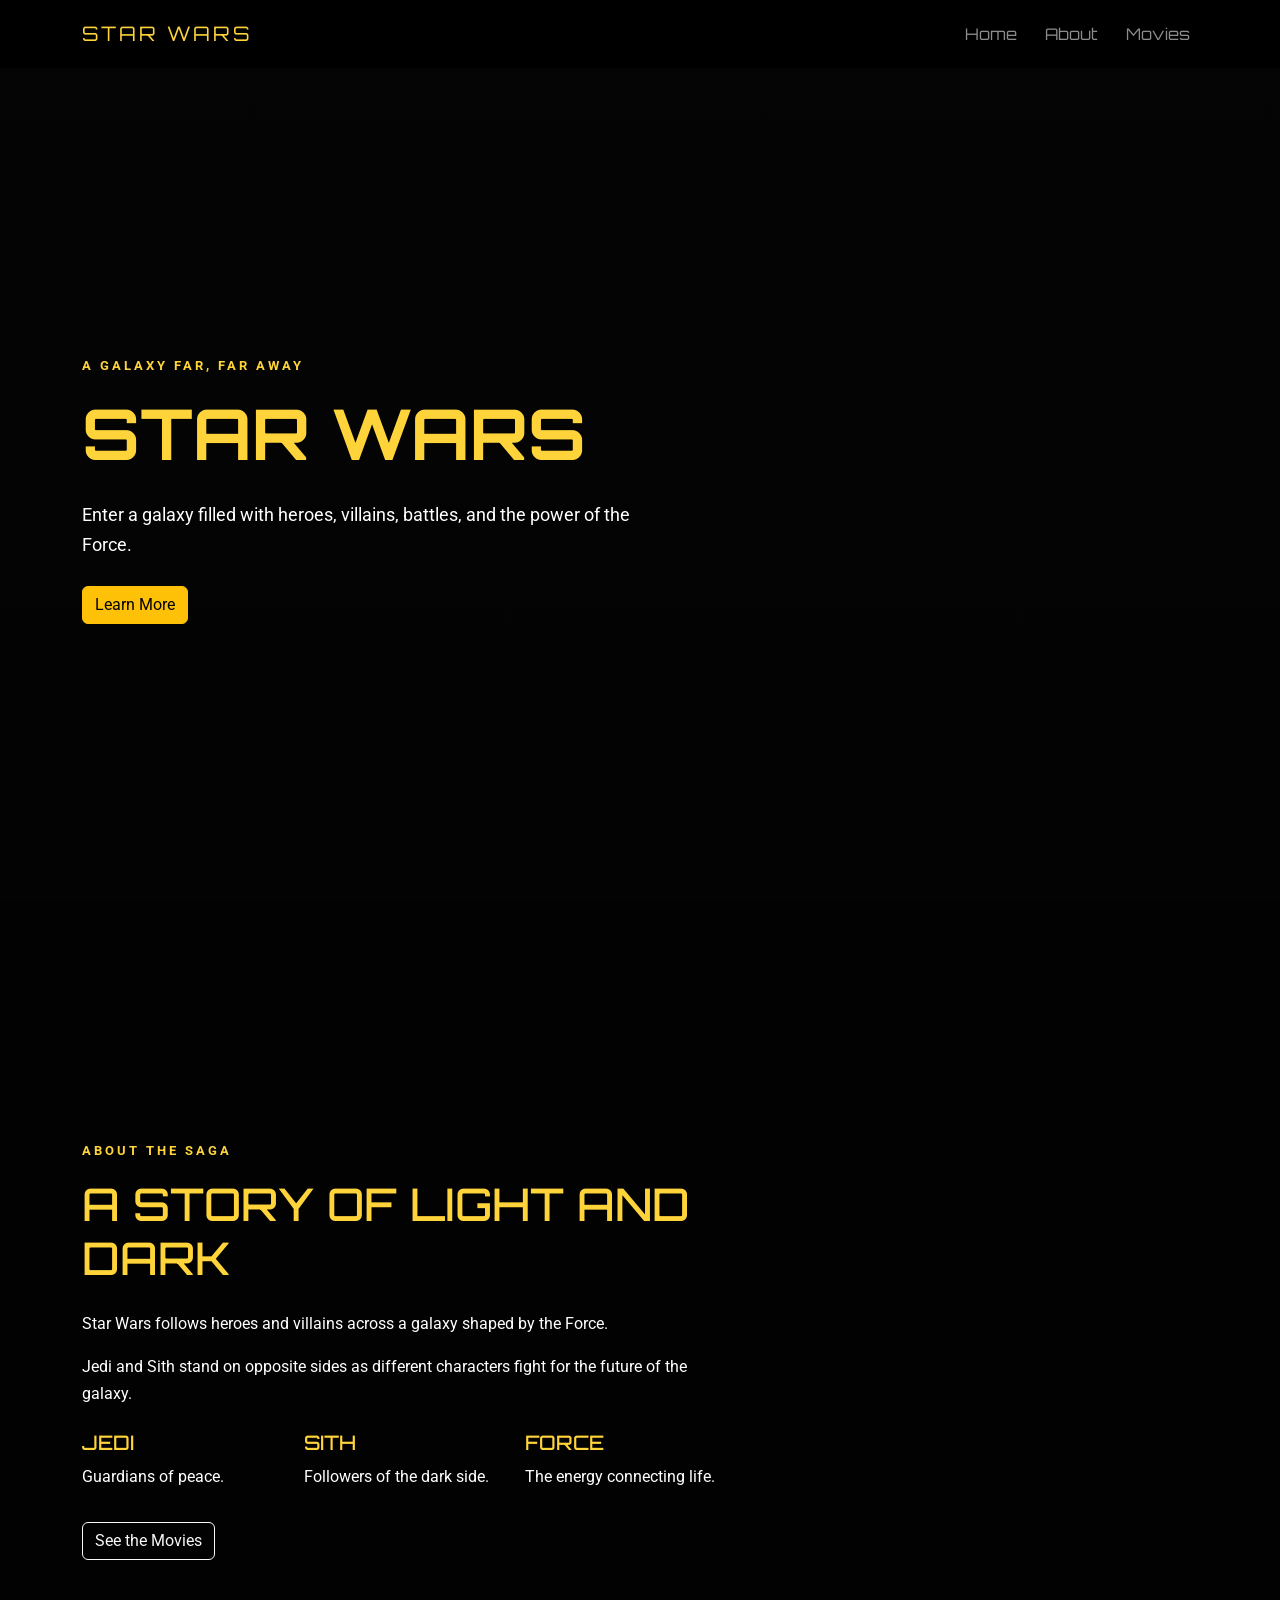
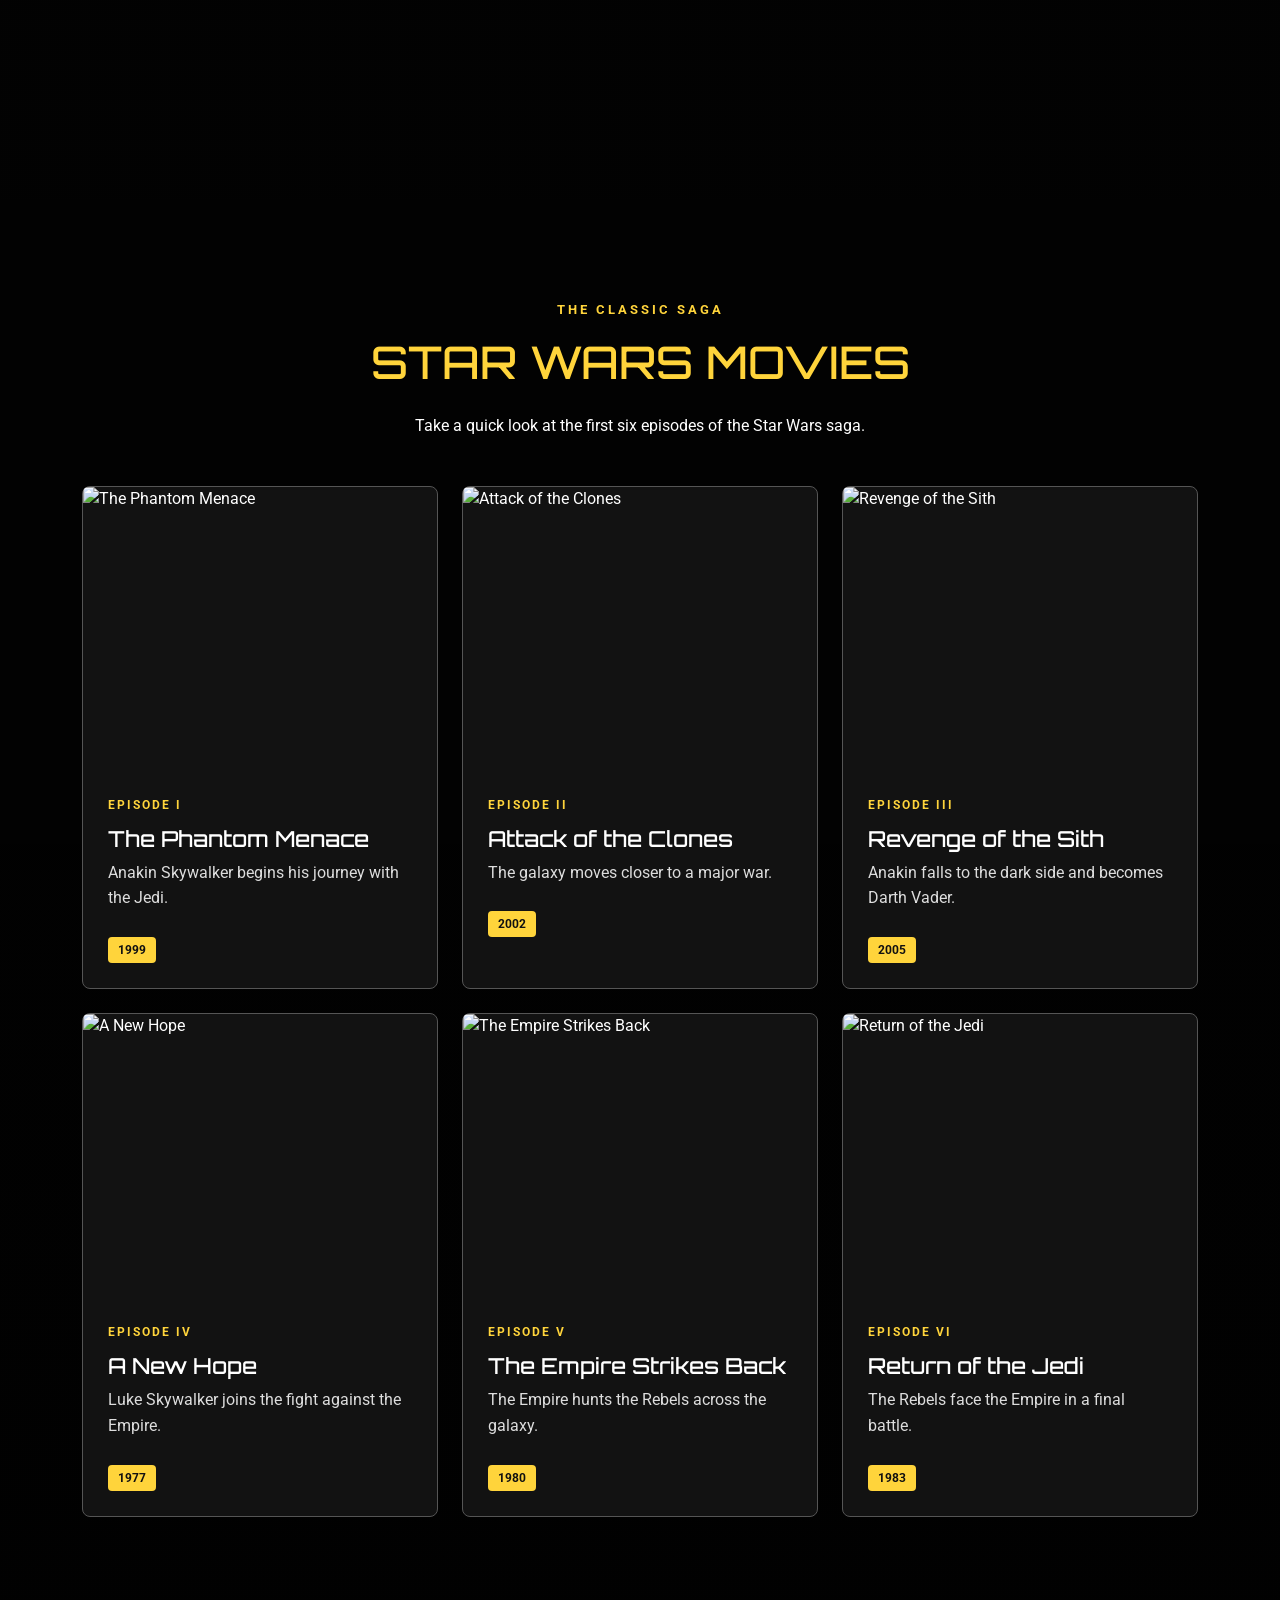
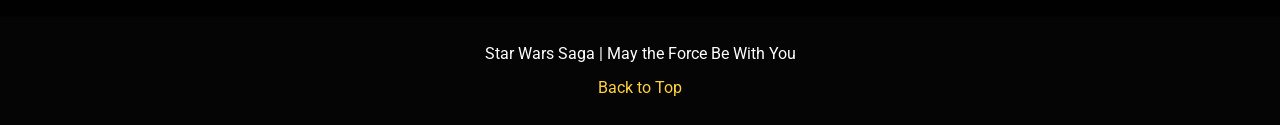
==== index.html @ df499294 "Initial commit" ====
<!DOCTYPE html>
<html lang="en">
<head>
    <meta charset="UTF-8">
    <meta name="viewport" content="width=device-width, initial-scale=1.0">
    <meta name="description" content="A short preview of the Star Wars saga, its story, and its classic movies.">
    <title>Star Wars Saga</title>

    <link href="https://cdn.jsdelivr.net/npm/bootstrap@5.3.3/dist/css/bootstrap.min.css" rel="stylesheet">
    <link href="https://fonts.googleapis.com/css2?family=Orbitron:wght@500;600;700&family=Roboto:wght@400;500&display=swap" rel="stylesheet">
    <link rel="stylesheet" href="landing.css">
</head>

<body>

<header>
    <nav class="navbar navbar-expand-lg navbar-dark fixed-top" data-bs-theme="dark">
        <div class="container">
            <a class="navbar-brand" href="#home">STAR WARS</a>

            <button class="navbar-toggler" type="button" data-bs-toggle="collapse"
                data-bs-target="#mainMenu" aria-controls="mainMenu"
                aria-expanded="false" aria-label="Toggle navigation">
                <span class="navbar-toggler-icon"></span>
            </button>

            <div class="collapse navbar-collapse" id="mainMenu">
                <ul class="navbar-nav ms-auto">
                    <li class="nav-item"><a class="nav-link" href="#home">Home</a></li>
                    <li class="nav-item"><a class="nav-link" href="#about">About</a></li>
                    <li class="nav-item"><a class="nav-link" href="#movies">Movies</a></li>
                </ul>
            </div>
        </div>
    </nav>
</header>

<main>

    <!-- HOME -->
    <section id="home" class="hero-section" aria-labelledby="home-title">
        <div class="container">
            <div class="row">
                <div class="col-lg-7 col-md-9">
                    <p class="small-title">A GALAXY FAR, FAR AWAY</p>
                    <h1 id="home-title">STAR WARS</h1>
                    <p class="hero-text">
                        Enter a galaxy filled with heroes, villains,
                        battles, and the power of the Force.
                    </p>
                    <a href="#about" class="btn btn-warning">Learn More</a>
                </div>
            </div>
        </div>
    </section>

    <!-- ABOUT -->
    <section id="about" class="about-section" aria-labelledby="about-title">
        <div class="container">
            <div class="row align-items-center">
                <div class="col-lg-7">
                    <p class="small-title">ABOUT THE SAGA</p>
                    <h2 id="about-title">A STORY OF LIGHT AND DARK</h2>

                    <p>
                        Star Wars follows heroes and villains
                        across a galaxy shaped by the Force.
                    </p>

                    <p>
                        Jedi and Sith stand on opposite sides
                        as different characters fight for the
                        future of the galaxy.
                    </p>

                    <div class="row mt-4">
                        <div class="col-sm-4">
                            <h3>JEDI</h3>
                            <p>Guardians of peace.</p>
                        </div>

                        <div class="col-sm-4">
                            <h3>SITH</h3>
                            <p>Followers of the dark side.</p>
                        </div>

                        <div class="col-sm-4">
                            <h3>FORCE</h3>
                            <p>The energy connecting life.</p>
                        </div>
                    </div>

                    <a href="#movies" class="btn btn-outline-light mt-3">
                        See the Movies
                    </a>
                </div>
            </div>
        </div>
    </section>

    <!-- MOVIES -->
    <section id="movies" class="movies-section" aria-labelledby="movies-title">
        <div class="container">

            <div class="text-center mb-5">
                <p class="small-title">THE CLASSIC SAGA</p>
                <h2 id="movies-title">STAR WARS MOVIES</h2>
                <p class="intro-text">
                    Take a quick look at the first six
                    episodes of the Star Wars saga.
                </p>
            </div>

            <div class="row g-4">

                <!-- MOVIE 1 -->
                <div class="col-12 col-md-6 col-lg-4">
                    <article class="card movie-card h-100">
                        <img src="sw1.png" class="card-img-top movie-image" alt="The Phantom Menace">
                        <div class="card-body">
                            <span class="episode">EPISODE I</span>
                            <h3 class="card-title">The Phantom Menace</h3>
                            <p class="card-text">
                                Anakin Skywalker begins his journey with the Jedi.
                            </p>
                            <span class="year">1999</span>
                        </div>
                    </article>
                </div>

                <!-- MOVIE 2 -->
                <div class="col-12 col-md-6 col-lg-4">
                    <article class="card movie-card h-100">
                        <img src="sw2.png" class="card-img-top movie-image" alt="Attack of the Clones">
                        <div class="card-body">
                            <span class="episode">EPISODE II</span>
                            <h3 class="card-title">Attack of the Clones</h3>
                            <p class="card-text">
                                The galaxy moves closer to a major war.
                            </p>
                            <span class="year">2002</span>
                        </div>
                    </article>
                </div>

                <!-- MOVIE 3 -->
                <div class="col-12 col-md-6 col-lg-4">
                    <article class="card movie-card h-100">
                        <img src="sw3.png" class="card-img-top movie-image" alt="Revenge of the Sith">
                        <div class="card-body">
                            <span class="episode">EPISODE III</span>
                            <h3 class="card-title">Revenge of the Sith</h3>
                            <p class="card-text">
                                Anakin falls to the dark side and becomes Darth Vader.
                            </p>
                            <span class="year">2005</span>
                        </div>
                    </article>
                </div>

                <!-- MOVIE 4 -->
                <div class="col-12 col-md-6 col-lg-4">
                    <article class="card movie-card h-100">
                        <img src="sw4.png" class="card-img-top movie-image" alt="A New Hope">
                        <div class="card-body">
                            <span class="episode">EPISODE IV</span>
                            <h3 class="card-title">A New Hope</h3>
                            <p class="card-text">
                                Luke Skywalker joins the fight against the Empire.
                            </p>
                            <span class="year">1977</span>
                        </div>
                    </article>
                </div>

                <!-- MOVIE 5 -->
                <div class="col-12 col-md-6 col-lg-4">
                    <article class="card movie-card h-100">
                        <img src="sw5.png" class="card-img-top movie-image" alt="The Empire Strikes Back">
                        <div class="card-body">
                            <span class="episode">EPISODE V</span>
                            <h3 class="card-title">The Empire Strikes Back</h3>
                            <p class="card-text">
                                The Empire hunts the Rebels across the galaxy.
                            </p>
                            <span class="year">1980</span>
                        </div>
                    </article>
                </div>

                <!-- MOVIE 6 -->
                <div class="col-12 col-md-6 col-lg-4">
                    <article class="card movie-card h-100">
                        <img src="sw6.png" class="card-img-top movie-image" alt="Return of the Jedi">
                        <div class="card-body">
                            <span class="episode">EPISODE VI</span>
                            <h3 class="card-title">Return of the Jedi</h3>
                            <p class="card-text">
                                The Rebels face the Empire in a final battle.
                            </p>
                            <span class="year">1983</span>
                        </div>
                    </article>
                </div>

            </div>
        </div>
    </section>

</main>

<footer>
    <p>Star Wars Saga | May the Force Be With You</p>
    <a href="#home">Back to Top</a>
</footer>

<script src="https://cdn.jsdelivr.net/npm/bootstrap@5.3.3/dist/js/bootstrap.bundle.min.js"></script>

</body>
</html>
---- landing.css ----
* {
    box-sizing: border-box;
}

html {
    scroll-behavior: smooth;
    scroll-padding-top: 70px;
}

body {
    margin: 0;
    font-family: "Roboto", sans-serif;
    background: #080808;
    color: white;
}

/* NAVBAR */

.navbar {
    background: rgba(0, 0, 0, 0.85);
    padding: 14px 0;
}

.navbar-brand,
.nav-link,
h1,
h2,
h3 {
    font-family: "Orbitron", sans-serif;
}

.navbar-brand {
    color: #ffd43b !important;
    letter-spacing: 3px;
}

.nav-link {
    margin-left: 12px;
}

.nav-link:hover {
    color: #ffd43b !important;
}

/* HOME */

.hero-section {
    min-height: 100vh;
    display: flex;
    align-items: center;

    background-image:
        linear-gradient(rgba(0, 0, 0, .45),
        rgba(0, 0, 0, .65)),
        url("tattoine.png");

    background-size: cover;
    background-position: center;
    padding-top: 80px;
}

.small-title {
    font-size: 13px;
    font-weight: bold;
    letter-spacing: 3px;
    color: #ffd43b;
    margin-bottom: 15px;
}

.hero-section h1 {
    font-size: 70px;
    font-weight: bold;
    color: #ffd43b;
}

.hero-text {
    max-width: 550px;
    font-size: 18px;
    line-height: 1.7;
    margin: 25px 0;
}

/* ABOUT */

.about-section {
    min-height: 100vh;
    display: flex;
    align-items: center;

    background-image:
        linear-gradient(rgba(0, 0, 0, .72),
        rgba(0, 0, 0, .72)),
        url("avsd.png");

    background-size: cover;
    background-position: center;

    padding: 100px 0;
}

.about-section h2,
.movies-section h2 {
    color: #ffd43b;
    font-size: 45px;
    margin-bottom: 25px;
}

.about-section p {
    line-height: 1.7;
}

.about-section h3 {
    color: #ffd43b;
    font-size: 20px;
}

/* MOVIES */

.movies-section {
    min-height: 100vh;

    background-image:
        linear-gradient(rgba(0, 0, 0, .78),
        rgba(0, 0, 0, .85)),
        url("stars.png");

    background-size: cover;
    background-position: center;

    padding: 100px 0;
}

.intro-text {
    max-width: 600px;
    margin: auto;
}

/* MOVIE CARDS */

.movie-card {
    background: rgba(20, 20, 20, .9);
    color: white;
    border: 1px solid #555;
    border-radius: 8px;
    transition: .3s;
}

.movie-card:hover {
    transform: translateY(-5px);
    border-color: #ffd43b;
}

.movie-image {
    height: 280px;
    object-fit: cover;
}

.movie-card .card-body {
    padding: 25px;
}

.episode {
    color: #ffd43b;
    font-size: 12px;
    font-weight: bold;
    letter-spacing: 2px;
}

.card-title {
    margin-top: 10px;
    font-size: 22px;
}

.card-text {
    color: #ddd;
    line-height: 1.6;
}

.year {
    display: inline-block;
    margin-top: 10px;
    padding: 4px 10px;
    background: #ffd43b;
    color: #111;
    font-size: 12px;
    font-weight: bold;
    border-radius: 4px;
}

/* FOOTER */

footer {
    background: #050505;
    text-align: center;
    padding: 25px;
}

footer p {
    margin-bottom: 10px;
}

footer a {
    color: #ffd43b;
    text-decoration: none;
}

/* TABLET */

@media (max-width: 768px) {

    .hero-section {
        min-height: 90vh;
        text-align: center;
    }

    .hero-section h1 {
        font-size: 50px;
    }

    .hero-text {
        margin-left: auto;
        margin-right: auto;
        font-size: 16px;
    }

    .about-section {
        text-align: center;
    }

    .about-section h2,
    .movies-section h2 {
        font-size: 35px;
    }
}

/* PHONE */

@media (max-width: 576px) {

    .hero-section {
        padding: 100px 20px 60px;
    }

    .hero-section h1 {
        font-size: 38px;
    }

    .about-section,
    .movies-section {
        padding: 80px 20px;
    }

    .about-section h2,
    .movies-section h2 {
        font-size: 30px;
    }

    .navbar-brand {
        font-size: 17px;
    }
}
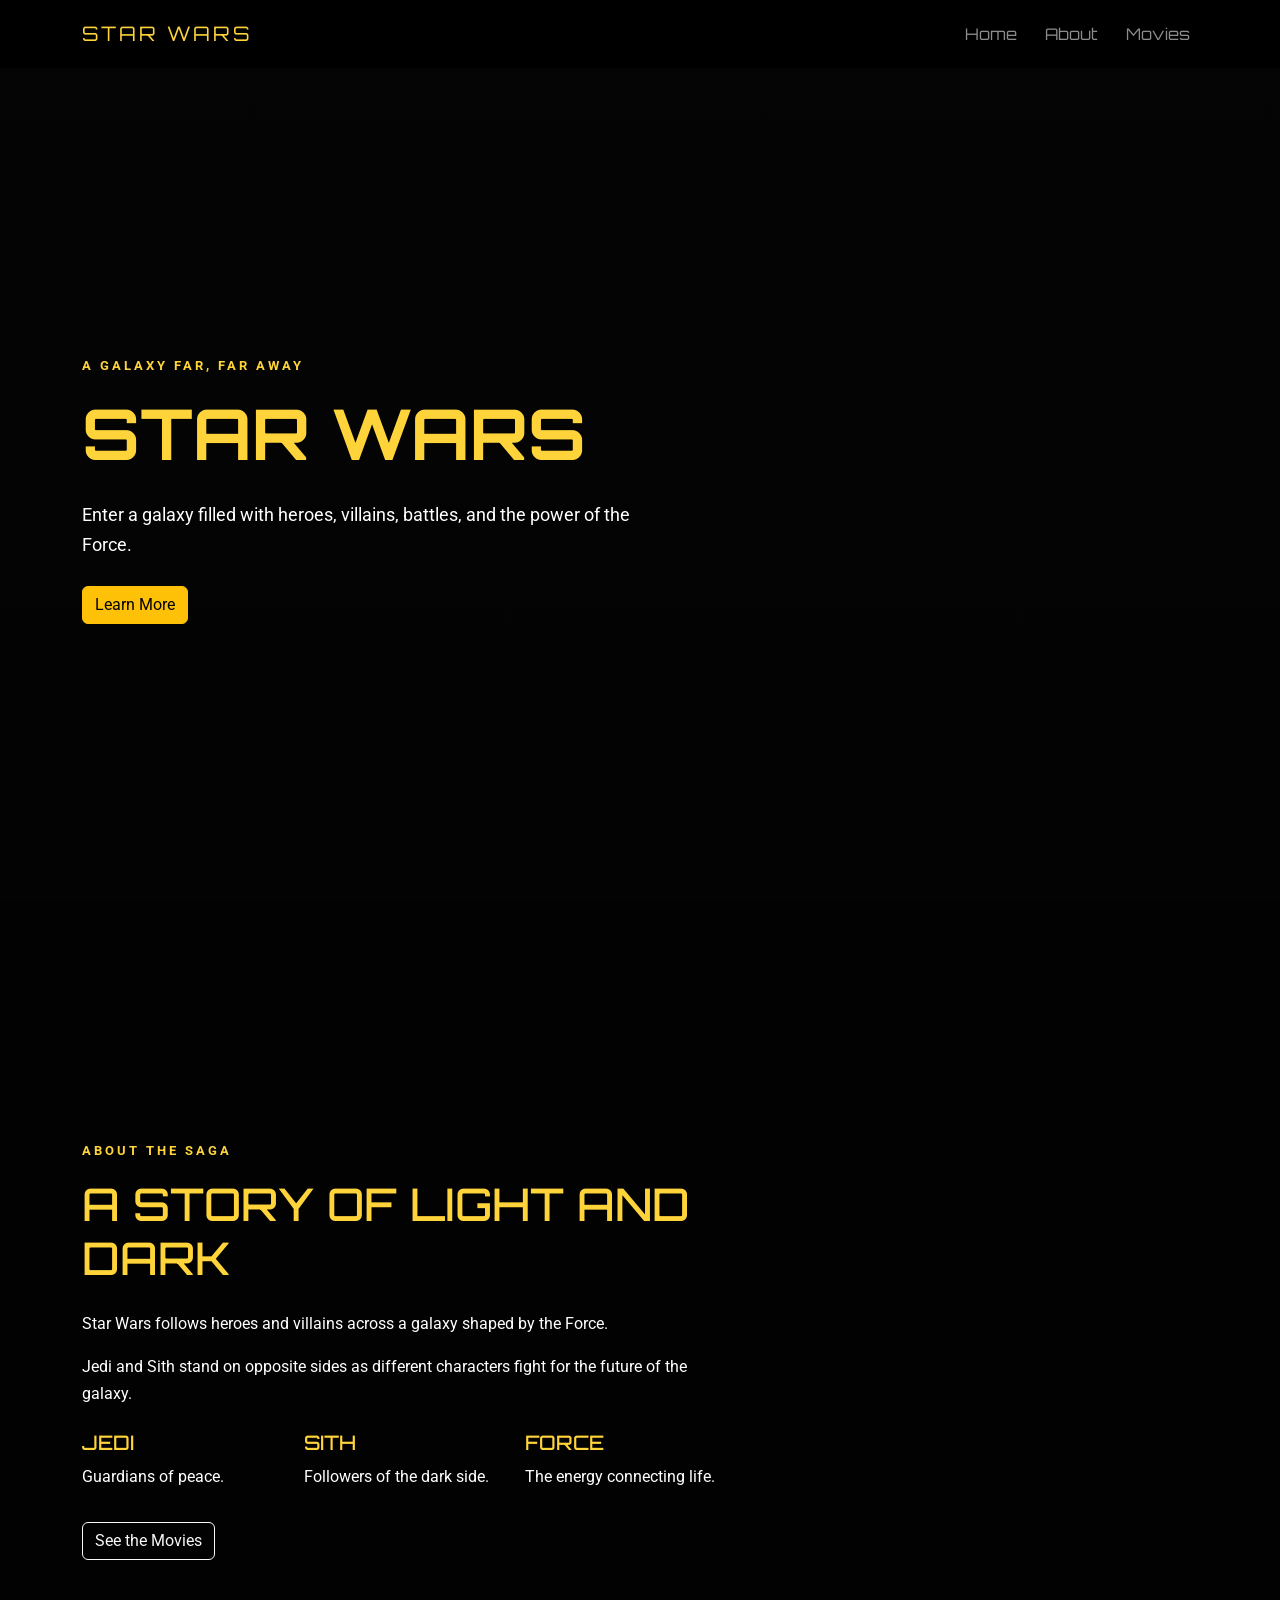
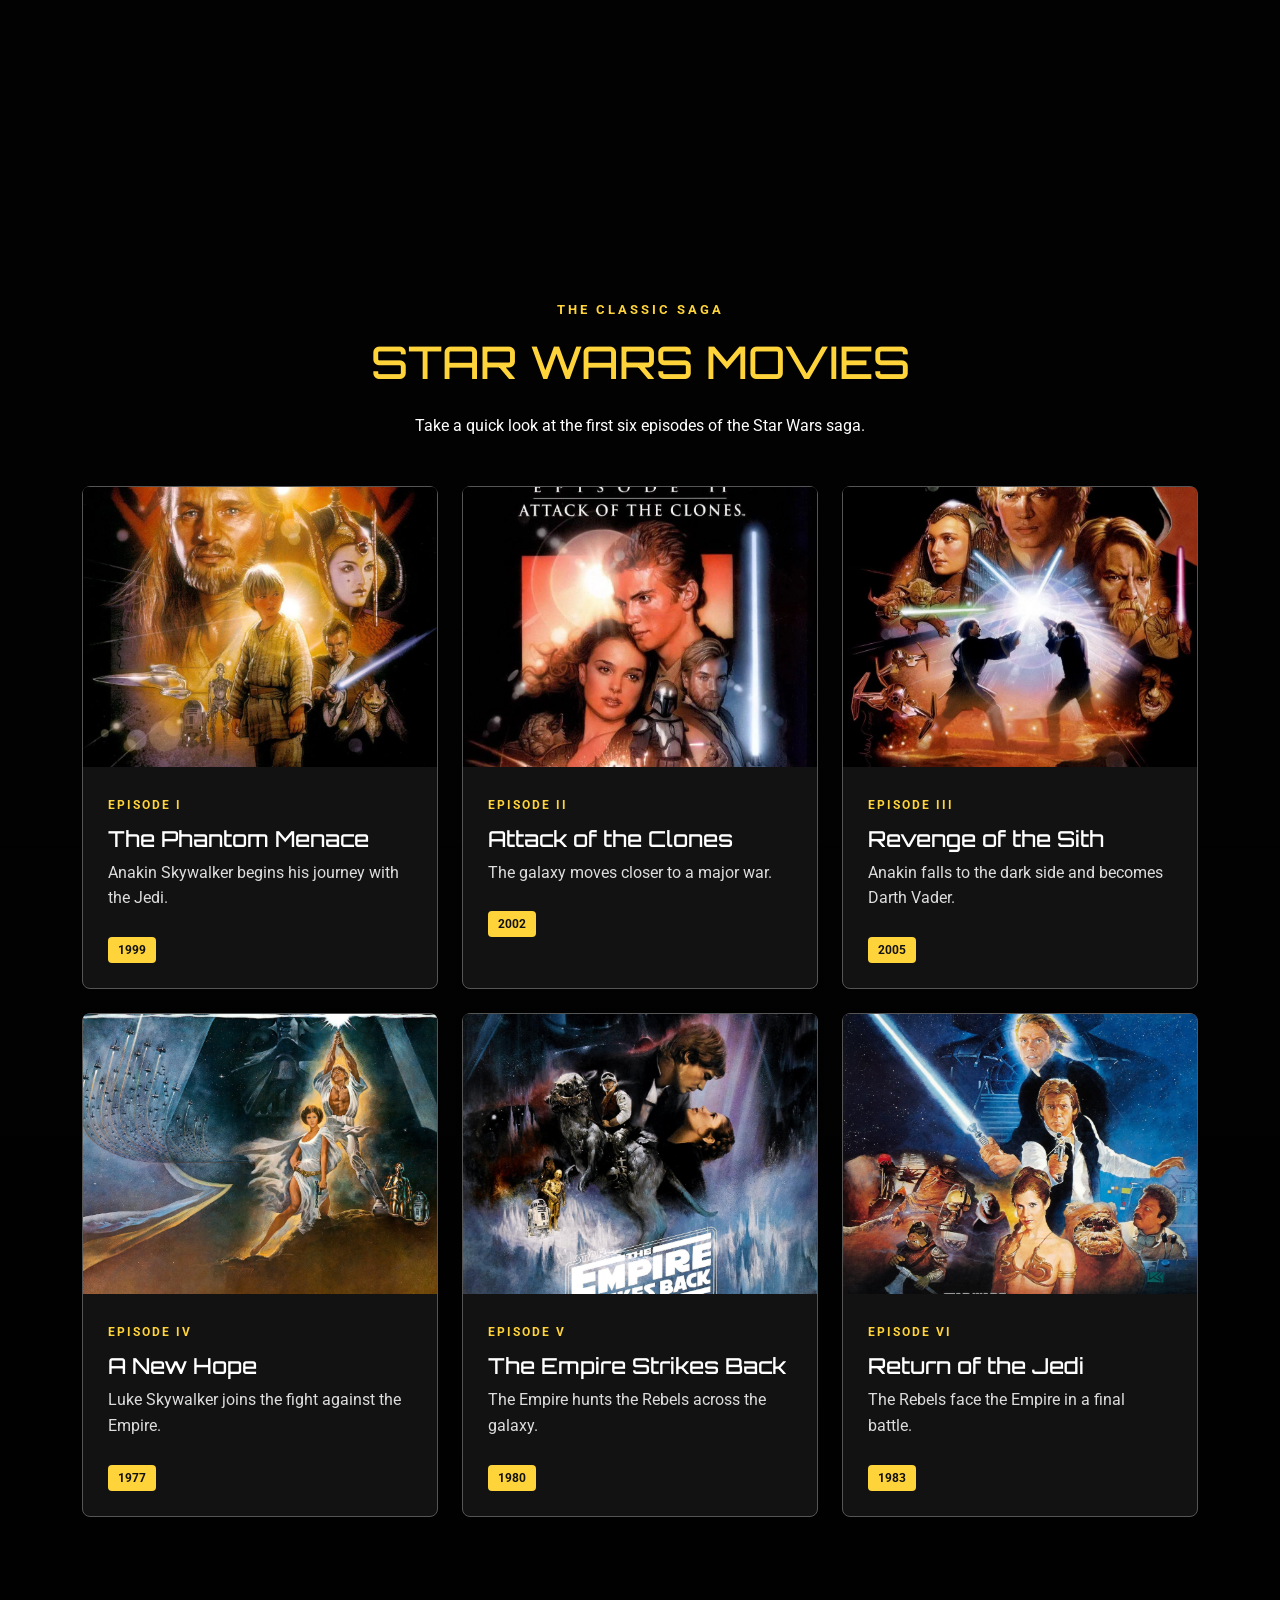
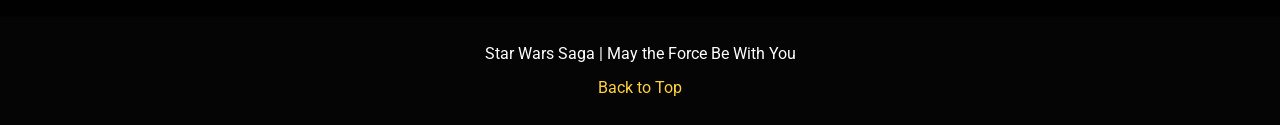
==== commit 2b5f4946: "Update index.html" ====
--- a/index.html
+++ b/index.html
@@ -116,7 +116,7 @@
                 <!-- MOVIE 1 -->
                 <div class="col-12 col-md-6 col-lg-4">
                     <article class="card movie-card h-100">
-                        <img src="sw1.png" class="card-img-top movie-image" alt="The Phantom Menace">
+                        <img src="images/sw1.png" class="card-img-top movie-image" alt="The Phantom Menace">
                         <div class="card-body">
                             <span class="episode">EPISODE I</span>
                             <h3 class="card-title">The Phantom Menace</h3>
@@ -131,7 +131,7 @@
                 <!-- MOVIE 2 -->
                 <div class="col-12 col-md-6 col-lg-4">
                     <article class="card movie-card h-100">
-                        <img src="sw2.png" class="card-img-top movie-image" alt="Attack of the Clones">
+                        <img src="images/sw2.png" class="card-img-top movie-image" alt="Attack of the Clones">
                         <div class="card-body">
                             <span class="episode">EPISODE II</span>
                             <h3 class="card-title">Attack of the Clones</h3>
@@ -146,7 +146,7 @@
                 <!-- MOVIE 3 -->
                 <div class="col-12 col-md-6 col-lg-4">
                     <article class="card movie-card h-100">
-                        <img src="sw3.png" class="card-img-top movie-image" alt="Revenge of the Sith">
+                        <img src="images/sw3.png" class="card-img-top movie-image" alt="Revenge of the Sith">
                         <div class="card-body">
                             <span class="episode">EPISODE III</span>
                             <h3 class="card-title">Revenge of the Sith</h3>
@@ -161,7 +161,7 @@
                 <!-- MOVIE 4 -->
                 <div class="col-12 col-md-6 col-lg-4">
                     <article class="card movie-card h-100">
-                        <img src="sw4.png" class="card-img-top movie-image" alt="A New Hope">
+                        <img src="images/sw4.png" class="card-img-top movie-image" alt="A New Hope">
                         <div class="card-body">
                             <span class="episode">EPISODE IV</span>
                             <h3 class="card-title">A New Hope</h3>
@@ -176,7 +176,7 @@
                 <!-- MOVIE 5 -->
                 <div class="col-12 col-md-6 col-lg-4">
                     <article class="card movie-card h-100">
-                        <img src="sw5.png" class="card-img-top movie-image" alt="The Empire Strikes Back">
+                        <img src="images/sw5.png" class="card-img-top movie-image" alt="The Empire Strikes Back">
                         <div class="card-body">
                             <span class="episode">EPISODE V</span>
                             <h3 class="card-title">The Empire Strikes Back</h3>
@@ -191,7 +191,7 @@
                 <!-- MOVIE 6 -->
                 <div class="col-12 col-md-6 col-lg-4">
                     <article class="card movie-card h-100">
-                        <img src="sw6.png" class="card-img-top movie-image" alt="Return of the Jedi">
+                        <img src="images/sw6.png" class="card-img-top movie-image" alt="Return of the Jedi">
                         <div class="card-body">
                             <span class="episode">EPISODE VI</span>
                             <h3 class="card-title">Return of the Jedi</h3>
